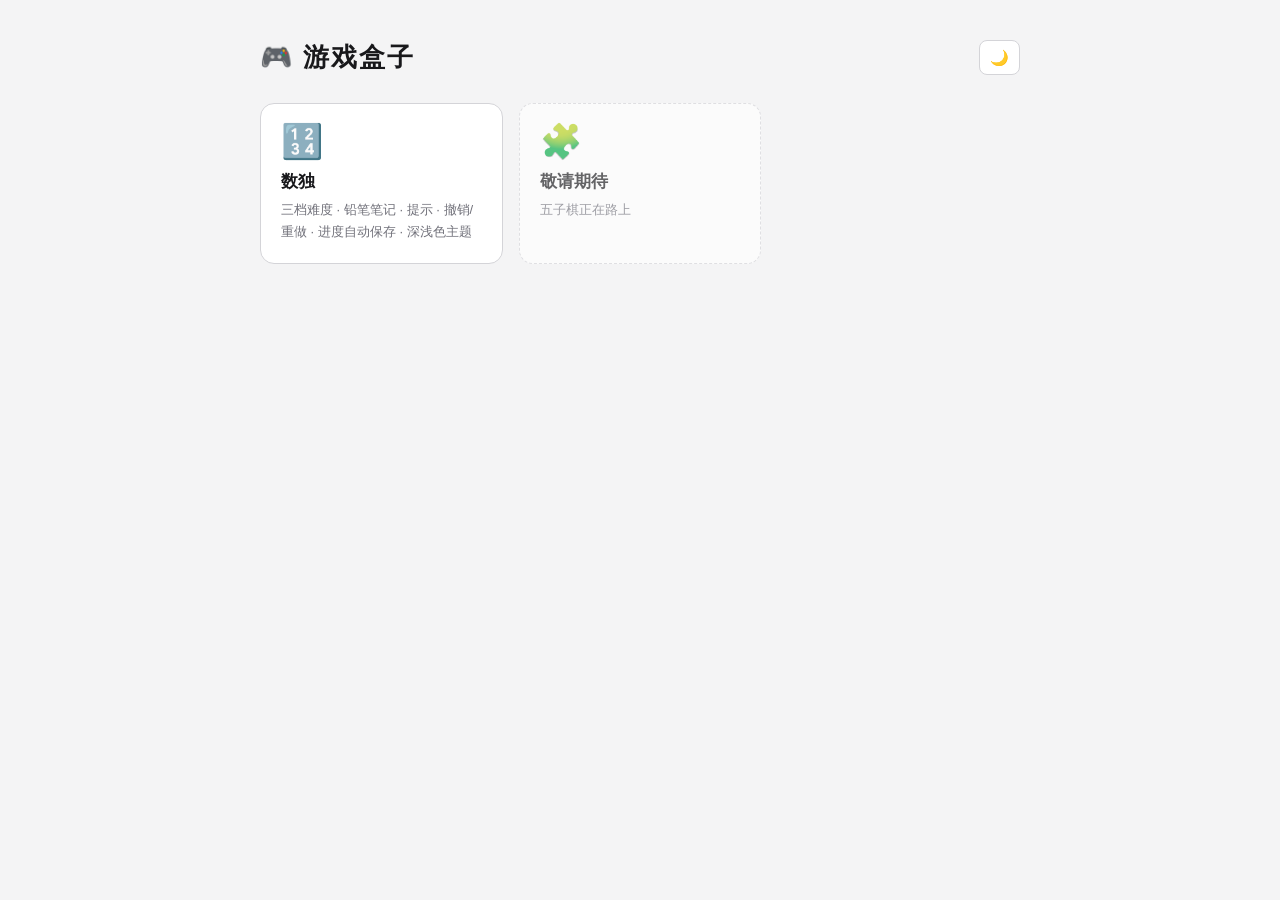
==== index.html @ d83e96a4 "初始提交：数独游戏（笔记/撤销/提示/自动保存/主题/通关动画）+ 盒子首页与共享主题脚本" ====
<!DOCTYPE html>
<html lang="zh-CN">
<head>
  <meta charset="UTF-8">
  <meta name="viewport" content="width=device-width, initial-scale=1.0">
  <title>游戏盒子</title>
  <script src="shared/theme.js"></script>
  <style>
    :root {
      color-scheme: light;
      --bg: #f4f4f5;
      --surface: #ffffff;
      --line: #d4d4d8;
      --text: #18181b;
      --muted: #71717a;
      --primary: #2563eb;
      --hover-shadow: 0 10px 24px rgba(0, 0, 0, 0.1);
    }

    :root[data-theme="dark"] {
      color-scheme: dark;
      --bg: #131316;
      --surface: #1e1e24;
      --line: #35353d;
      --text: #f4f4f5;
      --muted: #a0a0ab;
      --primary: #3b82f6;
      --hover-shadow: 0 10px 24px rgba(0, 0, 0, 0.5);
    }

    * { box-sizing: border-box; }

    body {
      margin: 0;
      min-height: 100vh;
      background: var(--bg);
      color: var(--text);
      font-family: -apple-system, BlinkMacSystemFont, "Segoe UI", "PingFang SC",
        "Hiragino Sans GB", "Microsoft YaHei", sans-serif;
      display: flex;
      justify-content: center;
      transition: background-color 0.25s ease, color 0.25s ease;
    }

    .wrap {
      width: min(92vw, 760px);
      padding: 40px 0 60px;
    }

    header {
      display: flex;
      align-items: center;
      margin-bottom: 28px;
    }

    h1 {
      font-size: 26px;
      margin: 0 auto 0 0;
      letter-spacing: 2px;
    }

    .theme-btn {
      border: 1px solid var(--line);
      border-radius: 8px;
      background: var(--surface);
      padding: 6px 10px;
      font-size: 15px;
      line-height: 1.4;
      cursor: pointer;
    }

    .games {
      display: grid;
      grid-template-columns: repeat(auto-fill, minmax(220px, 1fr));
      gap: 16px;
    }

    .card {
      display: block;
      text-decoration: none;
      color: inherit;
      background: var(--surface);
      border: 1px solid var(--line);
      border-radius: 14px;
      padding: 20px;
      transition: transform 0.15s ease, box-shadow 0.15s ease,
        border-color 0.15s ease, background-color 0.25s ease;
    }

    a.card:hover {
      transform: translateY(-3px);
      box-shadow: var(--hover-shadow);
      border-color: var(--primary);
    }

    .card .icon { font-size: 34px; line-height: 1; }
    .card h2 { margin: 12px 0 6px; font-size: 17px; }
    .card p { margin: 0; font-size: 13px; color: var(--muted); line-height: 1.7; }

    .card.add {
      border-style: dashed;
      opacity: 0.65;
    }
  </style>
</head>
<body>
  <main class="wrap">
    <header>
      <h1>🎮 游戏盒子</h1>
      <button id="themeBtn" class="theme-btn" title="切换深浅色主题" aria-label="切换深浅色主题">🌙</button>
    </header>

    <section class="games">
      <a class="card" href="sudoku/">
        <div class="icon">🔢</div>
        <h2>数独</h2>
        <p>三档难度 · 铅笔笔记 · 提示 · 撤销/重做 · 进度自动保存 · 深浅色主题</p>
      </a>

      <div class="card add">
        <div class="icon">🧩</div>
        <h2>敬请期待</h2>
        <p>五子棋正在路上</p>
      </div>
    </section>
  </main>

  <script>
    window.syncThemeLabel();
    document.getElementById('themeBtn').addEventListener('click', function () {
      window.toggleGameboxTheme();
      window.syncThemeLabel();
    });
  </script>
</body>
</html>
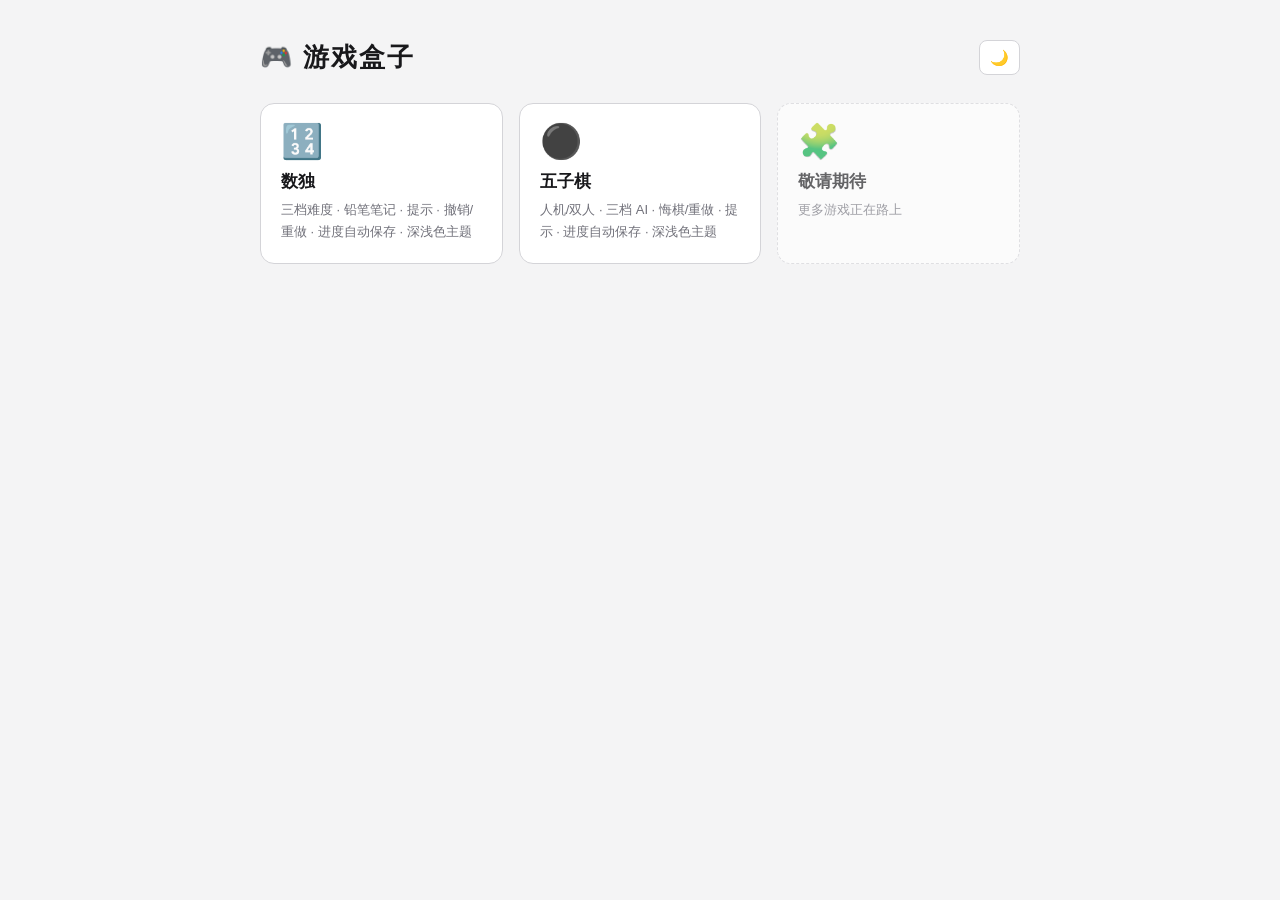
==== commit 44c378cf: "五子棋：新增人机/双人对战（三档 AI、悔棋/重做、提示、进度自动保存、主题）" ====
--- a/index.html
+++ b/index.html
@@ -117,10 +117,16 @@
         <p>三档难度 · 铅笔笔记 · 提示 · 撤销/重做 · 进度自动保存 · 深浅色主题</p>
       </a>
 
+      <a class="card" href="gomoku/">
+        <div class="icon">⚫</div>
+        <h2>五子棋</h2>
+        <p>人机/双人 · 三档 AI · 悔棋/重做 · 提示 · 进度自动保存 · 深浅色主题</p>
+      </a>
+
       <div class="card add">
         <div class="icon">🧩</div>
         <h2>敬请期待</h2>
-        <p>五子棋正在路上</p>
+        <p>更多游戏正在路上</p>
       </div>
     </section>
   </main>
